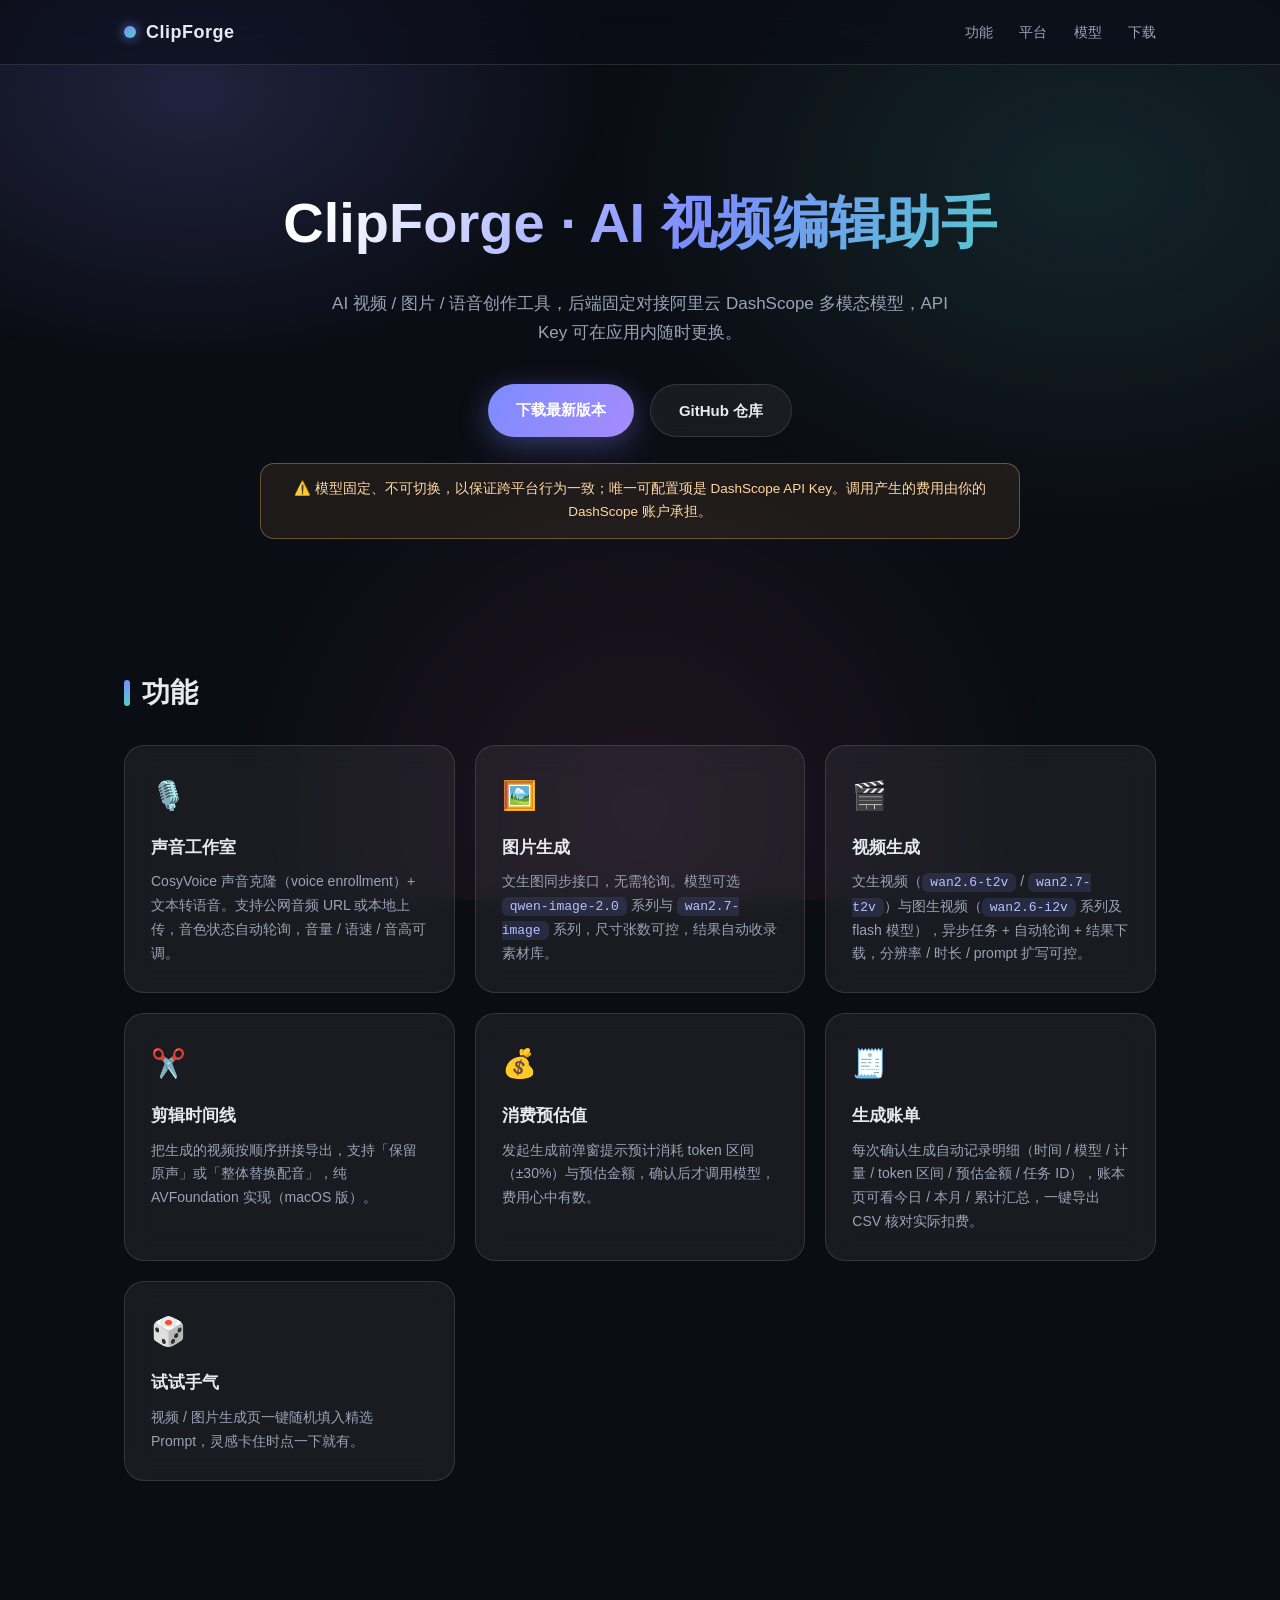
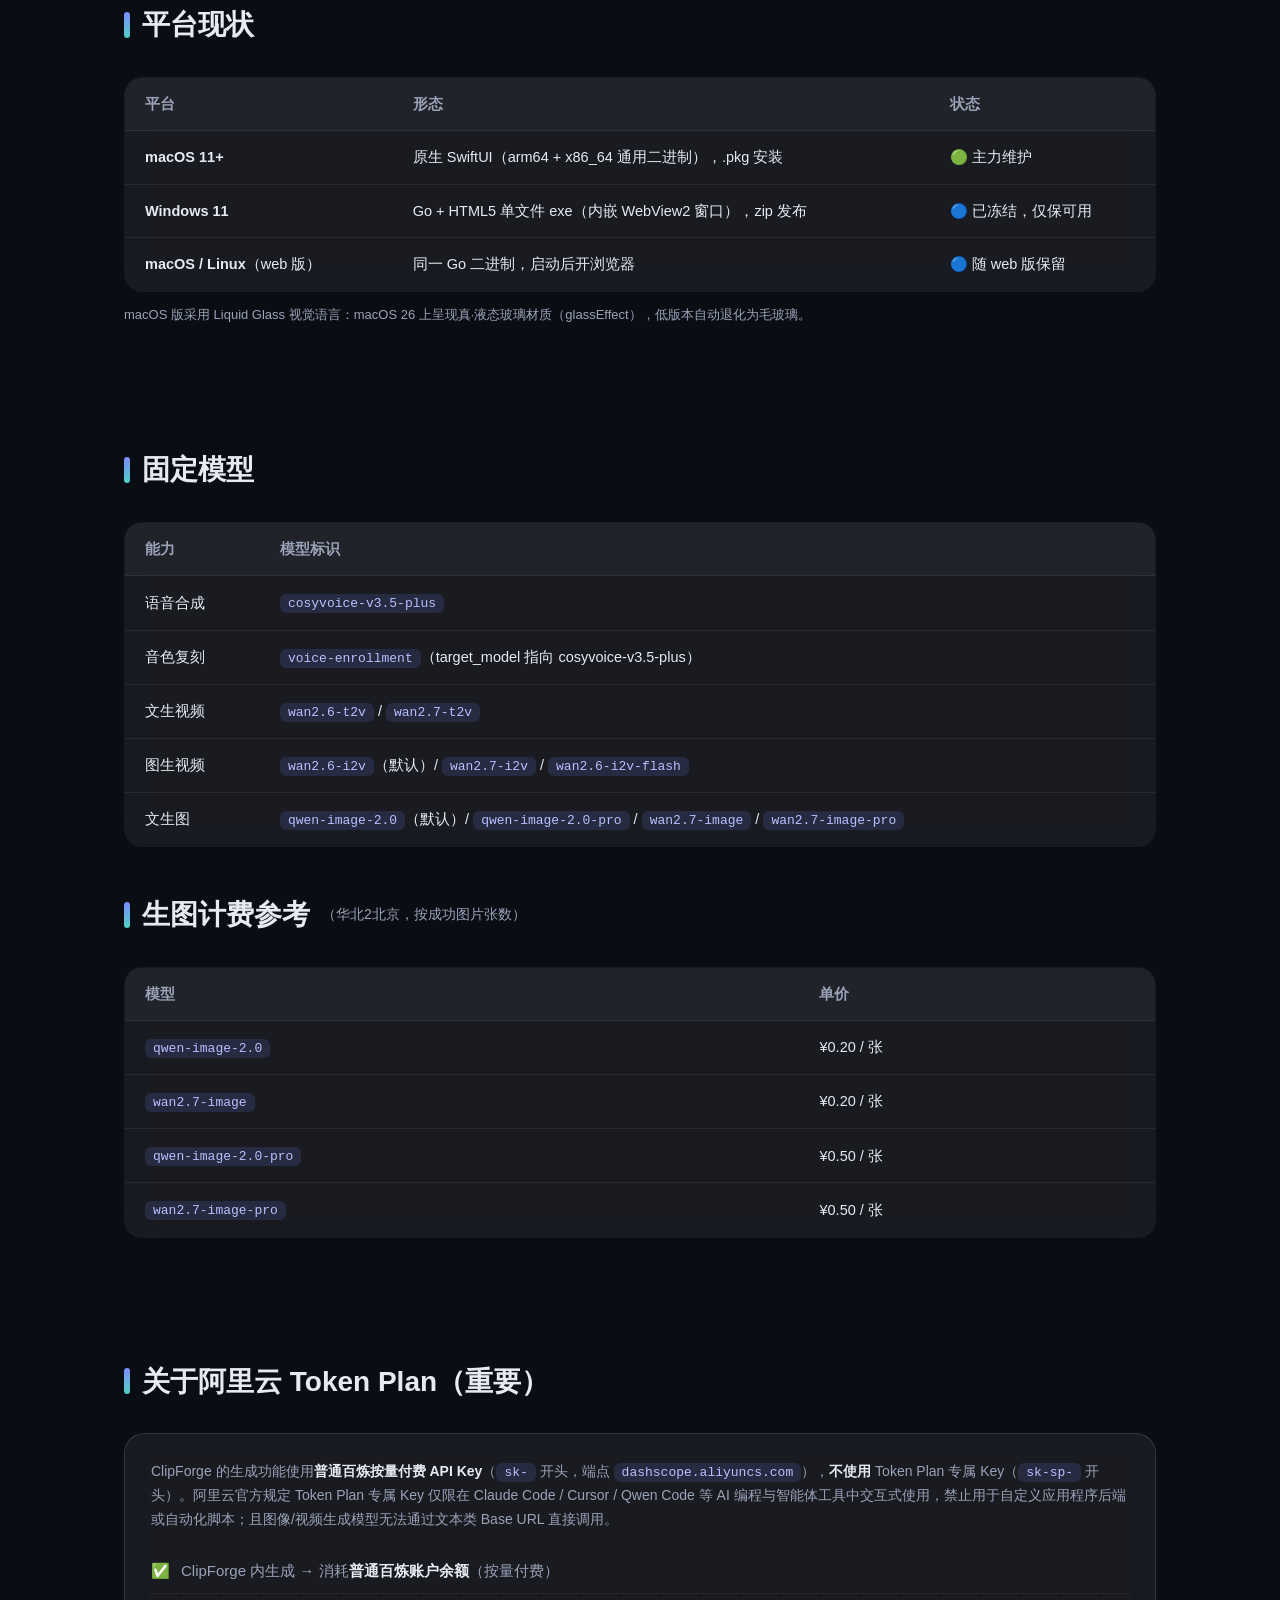
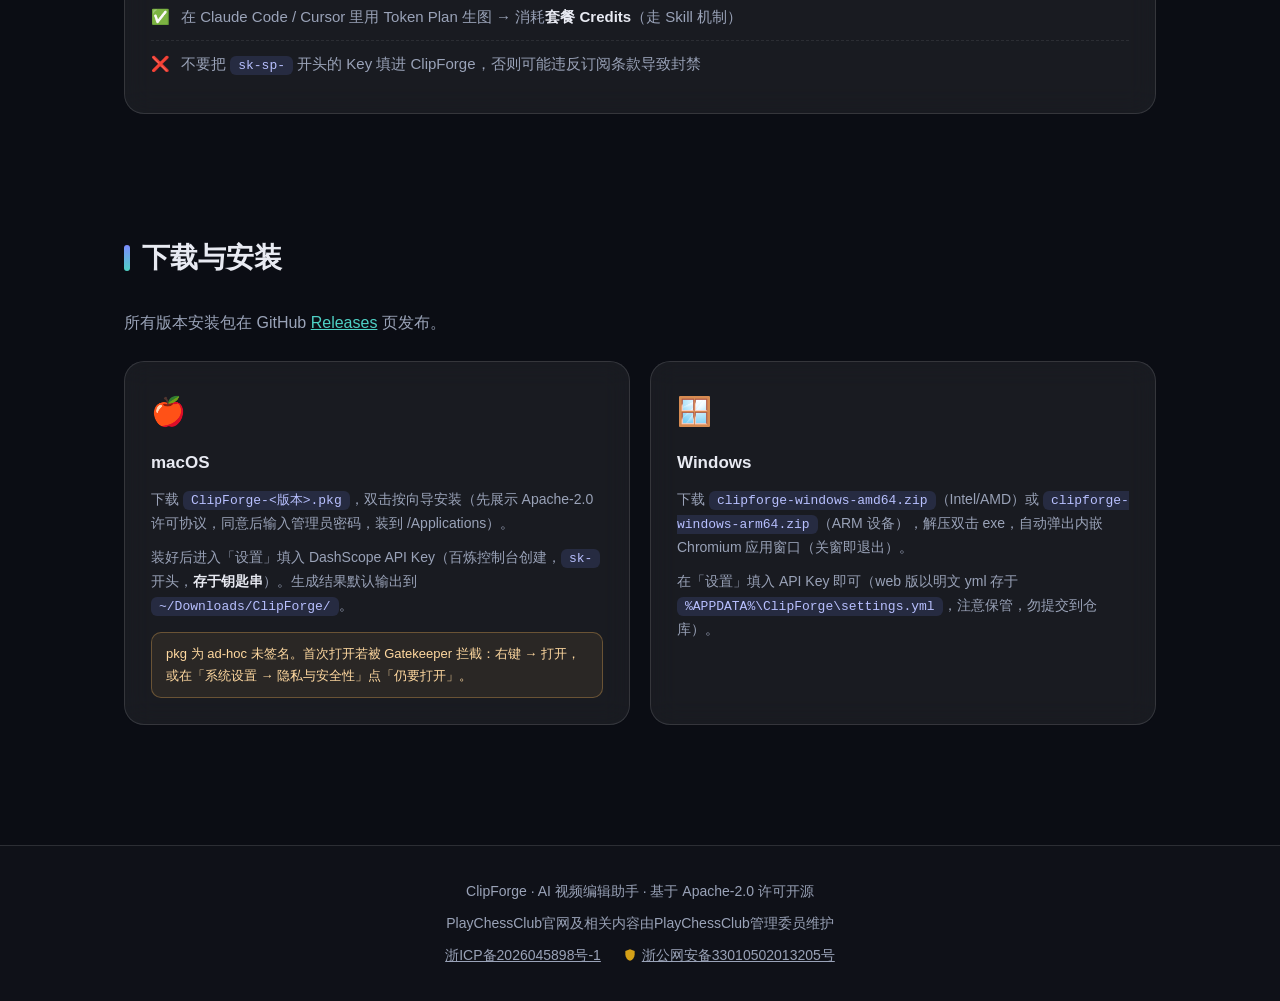
==== index.html @ 10871eb5 "feat(site): 新增项目官网单页 index.html(内容取自README, 页脚挂浙ICP备2026045898号-1+浙公网安备33010502013205号)" ====
<!DOCTYPE html>
<html lang="zh-CN">
<head>
<meta charset="UTF-8">
<meta name="viewport" content="width=device-width, initial-scale=1.0">
<title>ClipForge · AI 视频编辑助手</title>
<meta name="description" content="ClipForge 是一款 AI 视频/图片/语音创作工具，后端对接阿里云 DashScope 多模态模型，支持声音克隆、文生图、文生视频、图生视频与剪辑时间线。">
<style>
  :root {
    --bg: #0b0d14;
    --card: rgba(255, 255, 255, 0.06);
    --card-border: rgba(255, 255, 255, 0.12);
    --text: #e8eaf2;
    --muted: #9aa3b8;
    --accent: #7c8cff;
    --accent2: #4fd1c5;
  }
  * { margin: 0; padding: 0; box-sizing: border-box; }
  html { scroll-behavior: smooth; }
  body {
    font-family: -apple-system, BlinkMacSystemFont, "PingFang SC", "Segoe UI", "Microsoft YaHei", sans-serif;
    background: var(--bg);
    color: var(--text);
    line-height: 1.7;
    min-height: 100vh;
    position: relative;
    overflow-x: hidden;
  }
  .aurora {
    position: fixed;
    inset: 0;
    z-index: -1;
    background:
      radial-gradient(600px 400px at 15% 10%, rgba(124, 140, 255, 0.18), transparent 70%),
      radial-gradient(700px 500px at 85% 20%, rgba(79, 209, 197, 0.12), transparent 70%),
      radial-gradient(600px 600px at 50% 90%, rgba(255, 120, 200, 0.08), transparent 70%);
  }
  .wrap { max-width: 1080px; margin: 0 auto; padding: 0 24px; }

  header {
    position: sticky;
    top: 0;
    z-index: 10;
    backdrop-filter: blur(20px) saturate(1.4);
    -webkit-backdrop-filter: blur(20px) saturate(1.4);
    background: rgba(11, 13, 20, 0.6);
    border-bottom: 1px solid var(--card-border);
  }
  .nav {
    display: flex;
    align-items: center;
    justify-content: space-between;
    height: 64px;
  }
  .logo {
    font-weight: 700;
    font-size: 18px;
    letter-spacing: 0.5px;
    display: flex;
    align-items: center;
    gap: 10px;
  }
  .logo .dot {
    width: 12px; height: 12px; border-radius: 50%;
    background: linear-gradient(135deg, var(--accent), var(--accent2));
    box-shadow: 0 0 12px rgba(124, 140, 255, 0.8);
  }
  nav a {
    color: var(--muted);
    text-decoration: none;
    margin-left: 22px;
    font-size: 14px;
    transition: color 0.2s;
  }
  nav a:hover { color: var(--text); }

  .hero { text-align: center; padding: 110px 0 70px; }
  .hero h1 {
    font-size: clamp(34px, 6vw, 56px);
    font-weight: 800;
    background: linear-gradient(120deg, #fff 20%, var(--accent) 55%, var(--accent2) 90%);
    -webkit-background-clip: text;
    background-clip: text;
    -webkit-text-fill-color: transparent;
  }
  .hero p.sub {
    max-width: 640px;
    margin: 20px auto 0;
    color: var(--muted);
    font-size: 17px;
  }
  .hero .cta { margin-top: 36px; display: flex; gap: 16px; justify-content: center; flex-wrap: wrap; }
  .btn {
    display: inline-block;
    padding: 13px 28px;
    border-radius: 999px;
    text-decoration: none;
    font-weight: 600;
    font-size: 15px;
    transition: transform 0.2s, box-shadow 0.2s;
  }
  .btn-primary {
    background: linear-gradient(120deg, var(--accent), #a78bfa);
    color: #fff;
    box-shadow: 0 8px 30px rgba(124, 140, 255, 0.35);
  }
  .btn-primary:hover { transform: translateY(-2px); box-shadow: 0 12px 40px rgba(124, 140, 255, 0.5); }
  .btn-ghost {
    border: 1px solid var(--card-border);
    color: var(--text);
    background: var(--card);
    backdrop-filter: blur(10px);
  }
  .btn-ghost:hover { transform: translateY(-2px); background: rgba(255,255,255,0.1); }

  .notice {
    margin: 26px auto 0;
    max-width: 760px;
    padding: 14px 20px;
    border-radius: 14px;
    border: 1px solid rgba(255, 190, 90, 0.35);
    background: rgba(255, 190, 90, 0.08);
    color: #ffd9a0;
    font-size: 13.5px;
  }

  section { padding: 60px 0; }
  h2 {
    font-size: 28px;
    font-weight: 700;
    margin-bottom: 28px;
    display: flex;
    align-items: center;
    gap: 12px;
  }
  h2::before {
    content: "";
    width: 6px; height: 26px;
    border-radius: 3px;
    background: linear-gradient(180deg, var(--accent), var(--accent2));
  }

  .grid { display: grid; grid-template-columns: repeat(auto-fit, minmax(300px, 1fr)); gap: 20px; }
  .card {
    background: var(--card);
    border: 1px solid var(--card-border);
    border-radius: 20px;
    padding: 26px;
    backdrop-filter: blur(14px);
    -webkit-backdrop-filter: blur(14px);
    transition: transform 0.25s, border-color 0.25s;
  }
  .card:hover { transform: translateY(-4px); border-color: rgba(124, 140, 255, 0.45); }
  .card .icon { font-size: 28px; margin-bottom: 14px; display: block; }
  .card h3 { font-size: 17px; margin-bottom: 8px; }
  .card p { color: var(--muted); font-size: 14px; }

  table {
    width: 100%;
    border-collapse: collapse;
    background: var(--card);
    border: 1px solid var(--card-border);
    border-radius: 18px;
    overflow: hidden;
    backdrop-filter: blur(14px);
  }
  th, td { padding: 14px 20px; text-align: left; font-size: 14.5px; }
  th { color: var(--muted); font-weight: 600; background: rgba(255,255,255,0.04); }
  td { border-top: 1px solid rgba(255,255,255,0.07); }
  code {
    font-family: "SF Mono", ui-monospace, Menlo, Consolas, monospace;
    background: rgba(124, 140, 255, 0.14);
    color: #b8c0ff;
    padding: 2px 8px;
    border-radius: 6px;
    font-size: 13px;
  }
  .status-green::before { content: "🟢 "; }
  .status-blue::before { content: "🔵 "; }
  .table-note { color: var(--muted); font-size: 13px; margin-top: 12px; }

  .download-box {
    display: grid;
    grid-template-columns: repeat(auto-fit, minmax(300px, 1fr));
    gap: 20px;
  }
  .step { color: var(--muted); font-size: 14px; margin-top: 10px; }
  .warn {
    margin-top: 14px;
    padding: 10px 14px;
    border-radius: 10px;
    background: rgba(255, 190, 90, 0.08);
    border: 1px solid rgba(255, 190, 90, 0.3);
    color: #ffd9a0;
    font-size: 13px;
  }

  ul.plain { list-style: none; }
  ul.plain li {
    padding: 10px 0 10px 30px;
    position: relative;
    color: var(--muted);
    border-bottom: 1px dashed rgba(255,255,255,0.08);
    font-size: 15px;
  }
  ul.plain li:last-child { border-bottom: none; }
  ul.plain li::before { content: "✅"; position: absolute; left: 0; }
  ul.plain li.no::before { content: "❌"; }
  ul.plain li strong { color: var(--text); }

  footer {
    margin-top: 60px;
    border-top: 1px solid var(--card-border);
    padding: 34px 0 40px;
    text-align: center;
    color: var(--muted);
    font-size: 14px;
    background: rgba(255,255,255,0.02);
  }
  footer .beian { margin-top: 8px; }
  footer a { color: var(--muted); }
</style>
</head>
<body>
<div class="aurora"></div>

<header>
  <div class="wrap nav">
    <div class="logo"><span class="dot"></span>ClipForge</div>
    <nav>
      <a href="#features">功能</a>
      <a href="#platforms">平台</a>
      <a href="#models">模型</a>
      <a href="#download">下载</a>
    </nav>
  </div>
</header>

<div class="wrap">

  <div class="hero">
    <h1>ClipForge · AI 视频编辑助手</h1>
    <p class="sub">AI 视频 / 图片 / 语音创作工具，后端固定对接阿里云 DashScope 多模态模型，API Key 可在应用内随时更换。</p>
    <div class="cta">
      <a class="btn btn-primary" href="https://github.com/PlayChessClub/videogenerator/releases" target="_blank" rel="noopener">下载最新版本</a>
      <a class="btn btn-ghost" href="https://github.com/PlayChessClub/videogenerator" target="_blank" rel="noopener">GitHub 仓库</a>
    </div>
    <div class="notice">⚠️ 模型固定、不可切换，以保证跨平台行为一致；唯一可配置项是 DashScope API Key。调用产生的费用由你的 DashScope 账户承担。</div>
  </div>

  <section id="features">
    <h2>功能</h2>
    <div class="grid">
      <div class="card">
        <span class="icon">🎙️</span>
        <h3>声音工作室</h3>
        <p>CosyVoice 声音克隆（voice enrollment）+ 文本转语音。支持公网音频 URL 或本地上传，音色状态自动轮询，音量 / 语速 / 音高可调。</p>
      </div>
      <div class="card">
        <span class="icon">🖼️</span>
        <h3>图片生成</h3>
        <p>文生图同步接口，无需轮询。模型可选 <code>qwen-image-2.0</code> 系列与 <code>wan2.7-image</code> 系列，尺寸张数可控，结果自动收录素材库。</p>
      </div>
      <div class="card">
        <span class="icon">🎬</span>
        <h3>视频生成</h3>
        <p>文生视频（<code>wan2.6-t2v</code> / <code>wan2.7-t2v</code>）与图生视频（<code>wan2.6-i2v</code> 系列及 flash 模型），异步任务 + 自动轮询 + 结果下载，分辨率 / 时长 / prompt 扩写可控。</p>
      </div>
      <div class="card">
        <span class="icon">✂️</span>
        <h3>剪辑时间线</h3>
        <p>把生成的视频按顺序拼接导出，支持「保留原声」或「整体替换配音」，纯 AVFoundation 实现（macOS 版）。</p>
      </div>
      <div class="card">
        <span class="icon">💰</span>
        <h3>消费预估值</h3>
        <p>发起生成前弹窗提示预计消耗 token 区间（±30%）与预估金额，确认后才调用模型，费用心中有数。</p>
      </div>
      <div class="card">
        <span class="icon">🧾</span>
        <h3>生成账单</h3>
        <p>每次确认生成自动记录明细（时间 / 模型 / 计量 / token 区间 / 预估金额 / 任务 ID），账本页可看今日 / 本月 / 累计汇总，一键导出 CSV 核对实际扣费。</p>
      </div>
      <div class="card">
        <span class="icon">🎲</span>
        <h3>试试手气</h3>
        <p>视频 / 图片生成页一键随机填入精选 Prompt，灵感卡住时点一下就有。</p>
      </div>
    </div>
  </section>

  <section id="platforms">
    <h2>平台现状</h2>
    <table>
      <thead>
        <tr><th>平台</th><th>形态</th><th>状态</th></tr>
      </thead>
      <tbody>
        <tr>
          <td><strong>macOS 11+</strong></td>
          <td>原生 SwiftUI（arm64 + x86_64 通用二进制），.pkg 安装</td>
          <td class="status-green">主力维护</td>
        </tr>
        <tr>
          <td><strong>Windows 11</strong></td>
          <td>Go + HTML5 单文件 exe（内嵌 WebView2 窗口），zip 发布</td>
          <td class="status-blue">已冻结，仅保可用</td>
        </tr>
        <tr>
          <td><strong>macOS / Linux</strong>（web 版）</td>
          <td>同一 Go 二进制，启动后开浏览器</td>
          <td class="status-blue">随 web 版保留</td>
        </tr>
      </tbody>
    </table>
    <p class="table-note">macOS 版采用 Liquid Glass 视觉语言：macOS 26 上呈现真·液态玻璃材质（glassEffect），低版本自动退化为毛玻璃。</p>
  </section>

  <section id="models">
    <h2>固定模型</h2>
    <table>
      <thead>
        <tr><th>能力</th><th>模型标识</th></tr>
      </thead>
      <tbody>
        <tr><td>语音合成</td><td><code>cosyvoice-v3.5-plus</code></td></tr>
        <tr><td>音色复刻</td><td><code>voice-enrollment</code>（target_model 指向 cosyvoice-v3.5-plus）</td></tr>
        <tr><td>文生视频</td><td><code>wan2.6-t2v</code> / <code>wan2.7-t2v</code></td></tr>
        <tr><td>图生视频</td><td><code>wan2.6-i2v</code>（默认）/ <code>wan2.7-i2v</code> / <code>wan2.6-i2v-flash</code></td></tr>
        <tr><td>文生图</td><td><code>qwen-image-2.0</code>（默认）/ <code>qwen-image-2.0-pro</code> / <code>wan2.7-image</code> / <code>wan2.7-image-pro</code></td></tr>
      </tbody>
    </table>

    <h2 style="margin-top:44px">生图计费参考<span style="font-size:14px;color:var(--muted);font-weight:400">（华北2北京，按成功图片张数）</span></h2>
    <table>
      <thead>
        <tr><th>模型</th><th>单价</th></tr>
      </thead>
      <tbody>
        <tr><td><code>qwen-image-2.0</code></td><td>¥0.20 / 张</td></tr>
        <tr><td><code>wan2.7-image</code></td><td>¥0.20 / 张</td></tr>
        <tr><td><code>qwen-image-2.0-pro</code></td><td>¥0.50 / 张</td></tr>
        <tr><td><code>wan2.7-image-pro</code></td><td>¥0.50 / 张</td></tr>
      </tbody>
    </table>
  </section>

  <section id="tokenplan">
    <h2>关于阿里云 Token Plan（重要）</h2>
    <div class="card">
      <p>ClipForge 的生成功能使用<strong style="color:var(--text)">普通百炼按量付费 API Key</strong>（<code>sk-</code> 开头，端点 <code>dashscope.aliyuncs.com</code>），<strong style="color:var(--text)">不使用</strong> Token Plan 专属 Key（<code>sk-sp-</code> 开头）。阿里云官方规定 Token Plan 专属 Key 仅限在 Claude Code / Cursor / Qwen Code 等 AI 编程与智能体工具中交互式使用，禁止用于自定义应用程序后端或自动化脚本；且图像/视频生成模型无法通过文本类 Base URL 直接调用。</p>
      <ul class="plain" style="margin-top:16px">
        <li>ClipForge 内生成 → 消耗<strong>普通百炼账户余额</strong>（按量付费）</li>
        <li>在 Claude Code / Cursor 里用 Token Plan 生图 → 消耗<strong>套餐 Credits</strong>（走 Skill 机制）</li>
        <li class="no">不要把 <code>sk-sp-</code> 开头的 Key 填进 ClipForge，否则可能违反订阅条款导致封禁</li>
      </ul>
    </div>
  </section>

  <section id="download">
    <h2>下载与安装</h2>
    <p style="color:var(--muted);margin-bottom:24px">所有版本安装包在 GitHub <a href="https://github.com/PlayChessClub/videogenerator/releases" target="_blank" rel="noopener" style="color:var(--accent2)">Releases</a> 页发布。</p>
    <div class="download-box">
      <div class="card">
        <span class="icon">🍎</span>
        <h3>macOS</h3>
        <p class="step">下载 <code>ClipForge-&lt;版本&gt;.pkg</code>，双击按向导安装（先展示 Apache-2.0 许可协议，同意后输入管理员密码，装到 /Applications）。</p>
        <p class="step">装好后进入「设置」填入 DashScope API Key（百炼控制台创建，<code>sk-</code> 开头，<strong style="color:var(--text)">存于钥匙串</strong>）。生成结果默认输出到 <code>~/Downloads/ClipForge/</code>。</p>
        <div class="warn">pkg 为 ad-hoc 未签名。首次打开若被 Gatekeeper 拦截：右键 → 打开，或在「系统设置 → 隐私与安全性」点「仍要打开」。</div>
      </div>
      <div class="card">
        <span class="icon">🪟</span>
        <h3>Windows</h3>
        <p class="step">下载 <code>clipforge-windows-amd64.zip</code>（Intel/AMD）或 <code>clipforge-windows-arm64.zip</code>（ARM 设备），解压双击 exe，自动弹出内嵌 Chromium 应用窗口（关窗即退出）。</p>
        <p class="step">在「设置」填入 API Key 即可（web 版以明文 yml 存于 <code>%APPDATA%\ClipForge\settings.yml</code>，注意保管，勿提交到仓库）。</p>
      </div>
    </div>
  </section>

</div>

<footer>
  <div class="wrap">
    <div>ClipForge · AI 视频编辑助手 · 基于 Apache-2.0 许可开源</div>
    <div class="beian">PlayChessClub官网及相关内容由PlayChessClub管理委员维护</div>
    <div class="beian">
      <a href="https://beian.miit.gov.cn/" target="_blank" rel="noopener">浙ICP备2026045898号-1</a>
      <a href="https://beian.mps.gov.cn/#/query/webSearch?code=33010502013205" target="_blank" rel="noopener" style="margin-left:18px">
        <svg width="14" height="14" viewBox="0 0 24 24" fill="none" style="vertical-align:-2px;margin-right:5px" aria-hidden="true"><path d="M12 2L4 5v6c0 5 3.4 9.4 8 11 4.6-1.6 8-6 8-11V5l-8-3z" fill="#d4a017"/></svg>浙公网安备33010502013205号
      </a>
    </div>
  </div>
</footer>

</body>
</html>
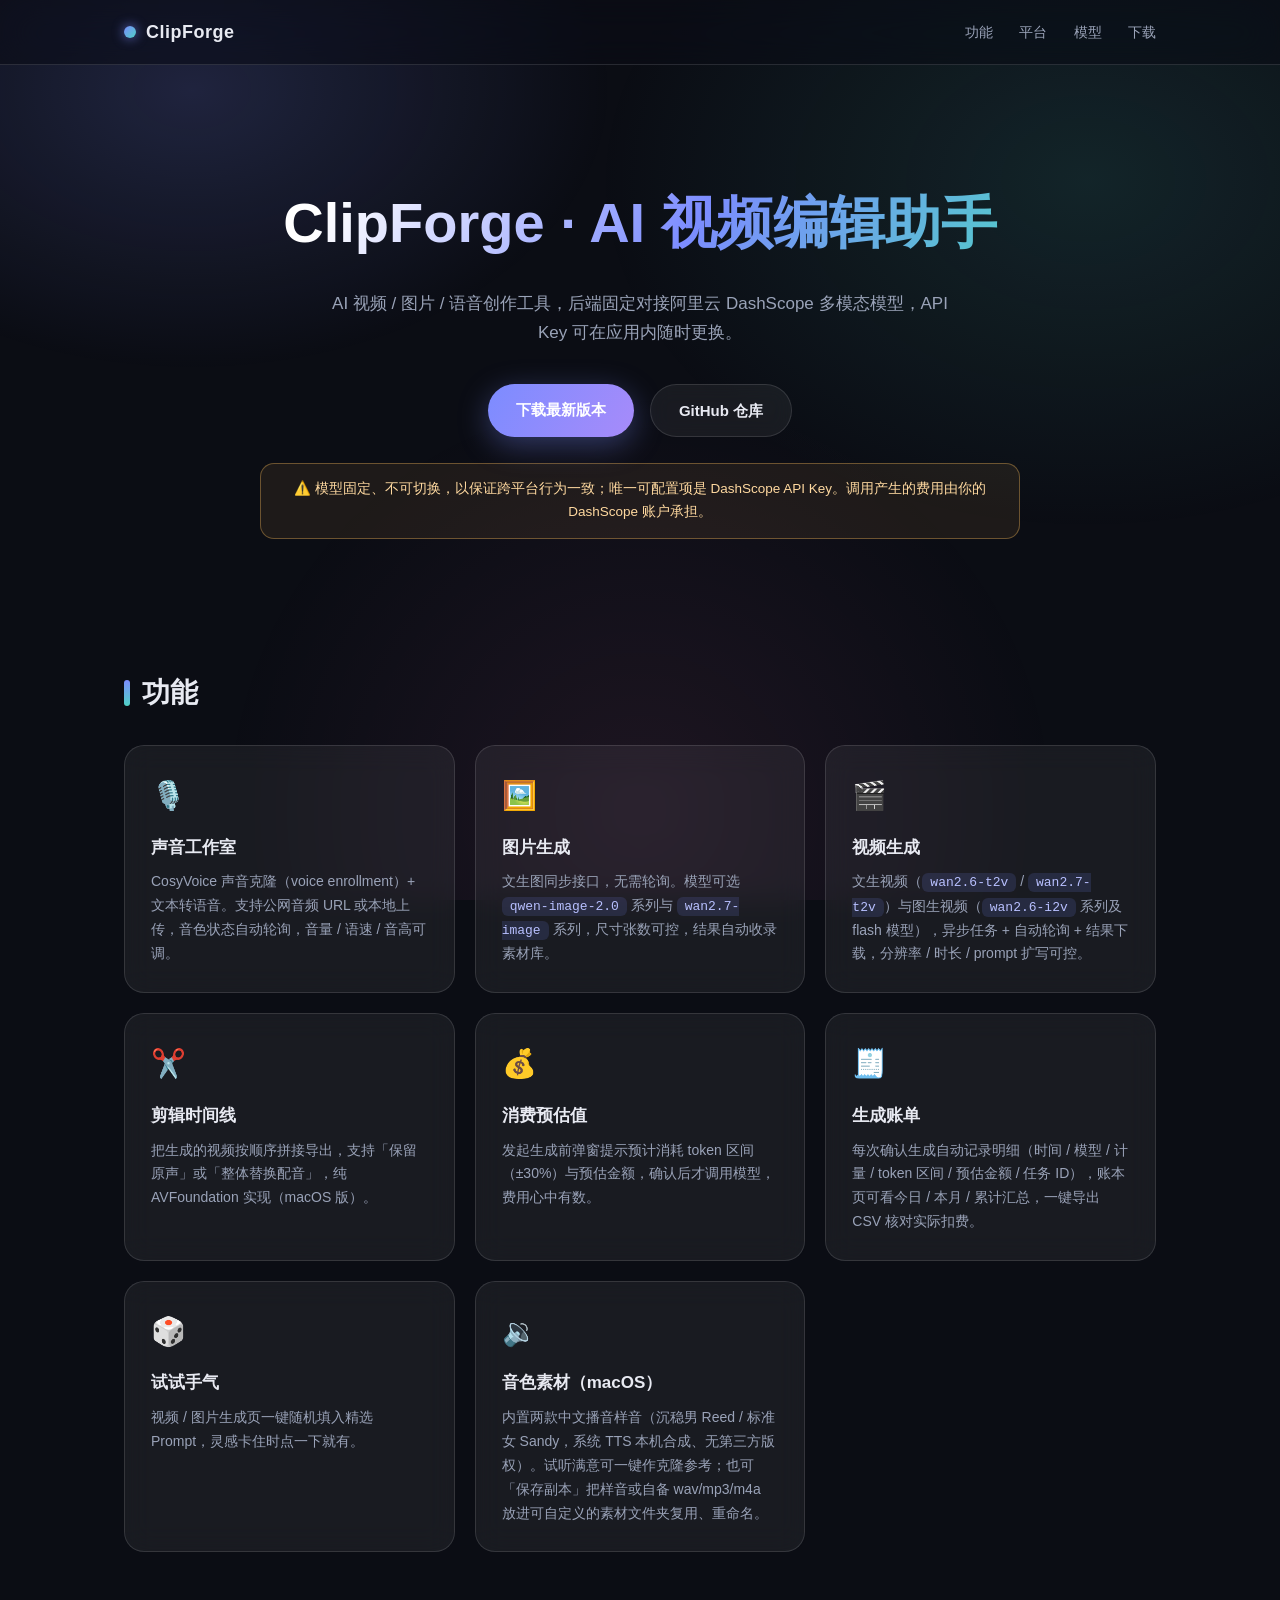
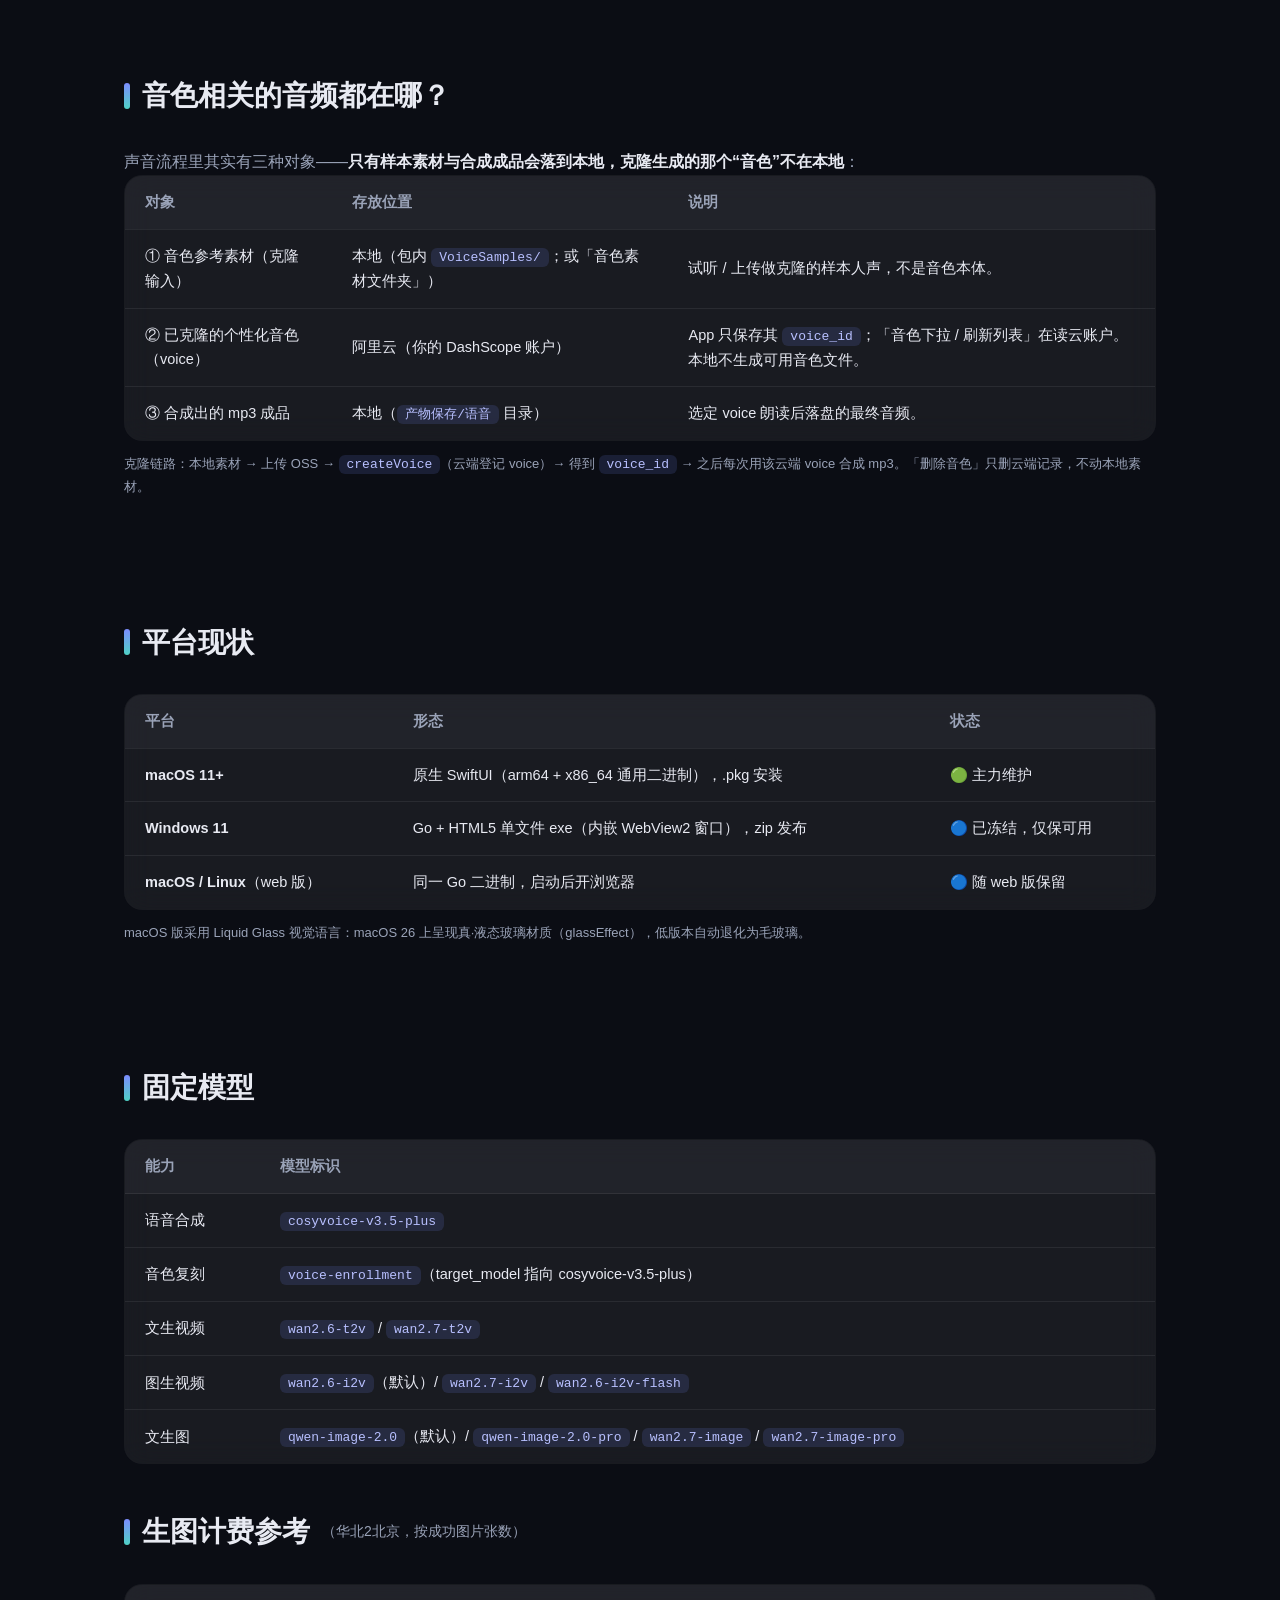
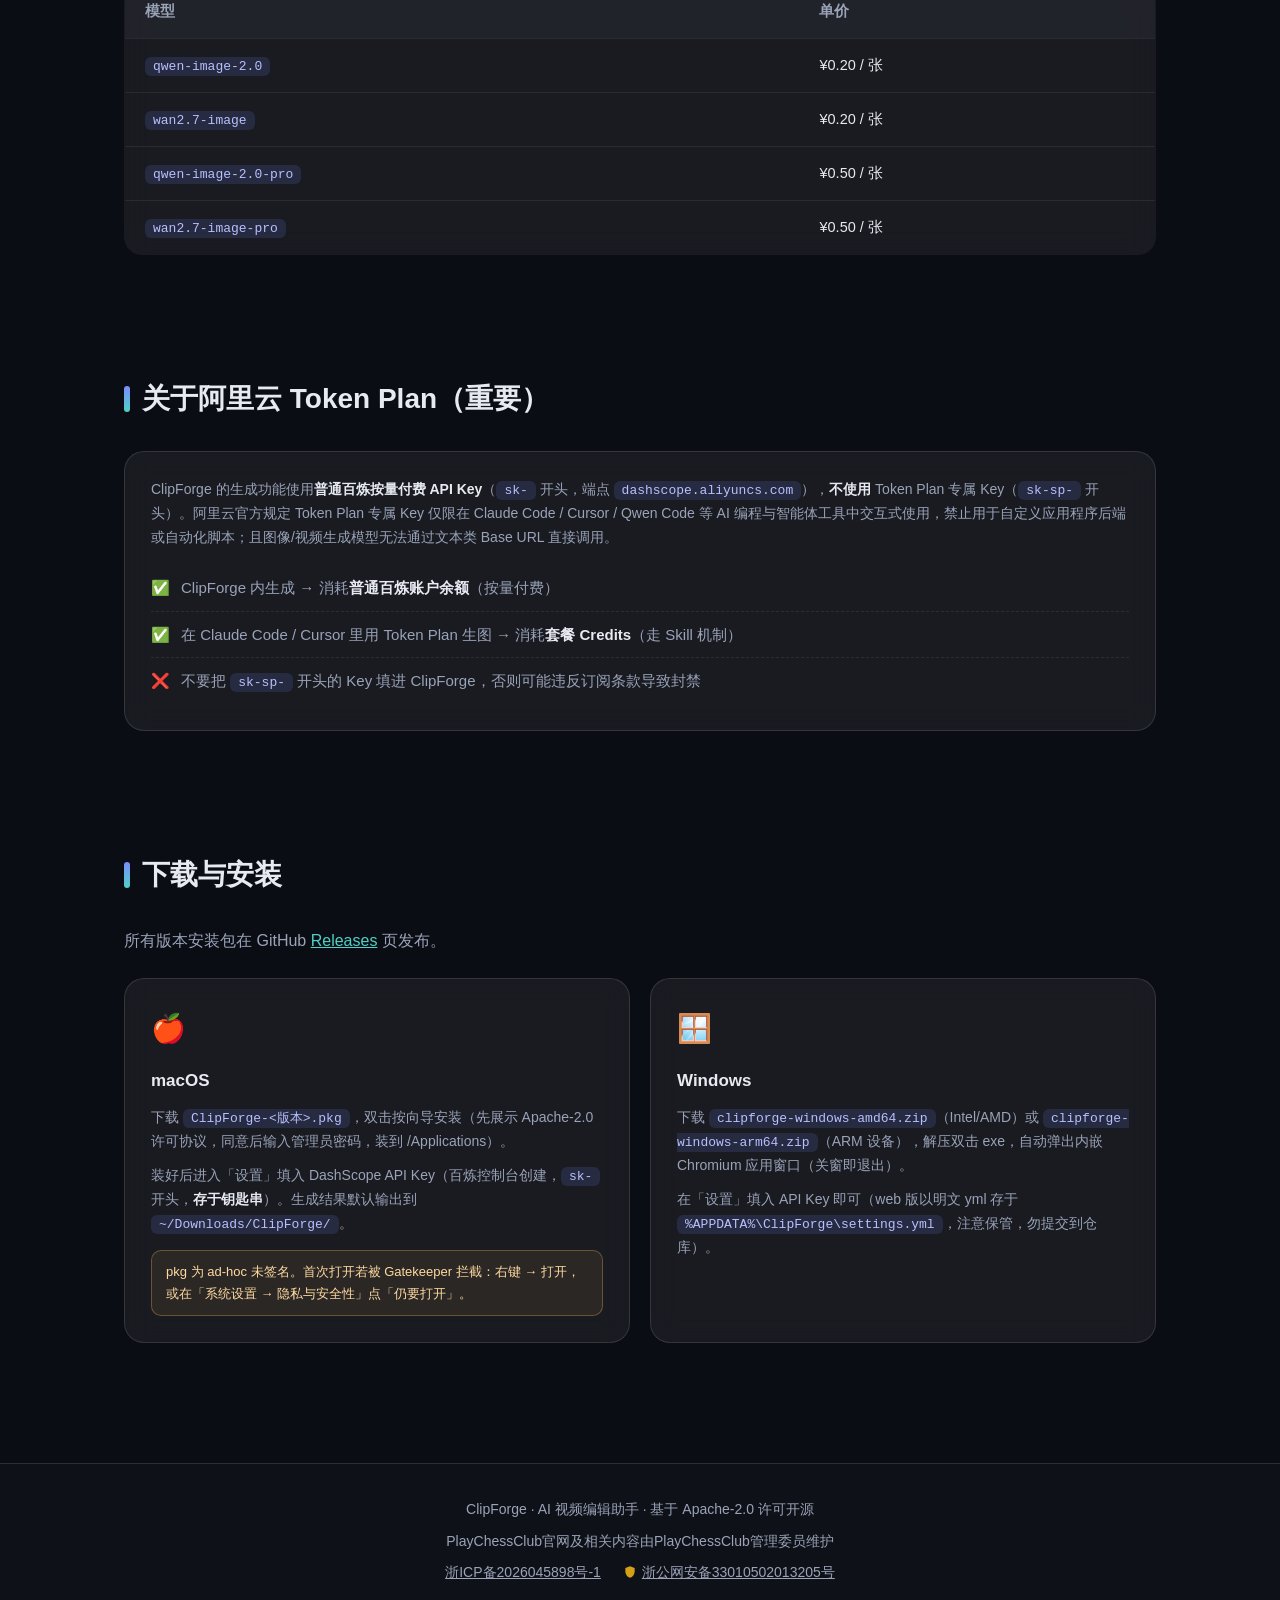
==== commit 52c45cee: "docs: 官网与 VoiceSamples/SOURCES 同步‘三种音频在哪(样本/云端voice/合成mp3)’说明" ====
--- a/index.html
+++ b/index.html
@@ -286,7 +286,24 @@
         <h3>试试手气</h3>
         <p>视频 / 图片生成页一键随机填入精选 Prompt，灵感卡住时点一下就有。</p>
       </div>
+      <div class="card">
+        <span class="icon">🔉</span>
+        <h3>音色素材（macOS）</h3>
+        <p>内置两款中文播音样音（沉稳男 Reed / 标准女 Sandy，系统 TTS 本机合成、无第三方版权）。试听满意可一键作克隆参考；也可「保存副本」把样音或自备 wav/mp3/m4a 放进可自定义的素材文件夹复用、重命名。</p>
+      </div>
     </div>
+  </section>
+
+  <section id="voicewhere">
+    <h2>音色相关的音频都在哪？</h2>
+    <p style="color:var(--muted)">声音流程里其实有三种对象——<b style="color:var(--text)">只有样本素材与合成成品会落到本地，克隆生成的那个“音色”不在本地</b>：</p>
+    <table>
+      <tr><th>对象</th><th>存放位置</th><th>说明</th></tr>
+      <tr><td>① 音色参考素材（克隆输入）</td><td>本地（包内 <code>VoiceSamples/</code>；或「音色素材文件夹」）</td><td>试听 / 上传做克隆的样本人声，不是音色本体。</td></tr>
+      <tr><td>② 已克隆的个性化音色（voice）</td><td>阿里云（你的 DashScope 账户）</td><td>App 只保存其 <code>voice_id</code>；「音色下拉 / 刷新列表」在读云账户。本地不生成可用音色文件。</td></tr>
+      <tr><td>③ 合成出的 mp3 成品</td><td>本地（<code>产物保存/语音</code> 目录）</td><td>选定 voice 朗读后落盘的最终音频。</td></tr>
+    </table>
+    <p class="table-note">克隆链路：本地素材 → 上传 OSS → <code>createVoice</code>（云端登记 voice）→ 得到 <code>voice_id</code> → 之后每次用该云端 voice 合成 mp3。「删除音色」只删云端记录，不动本地素材。</p>
   </section>
 
   <section id="platforms">
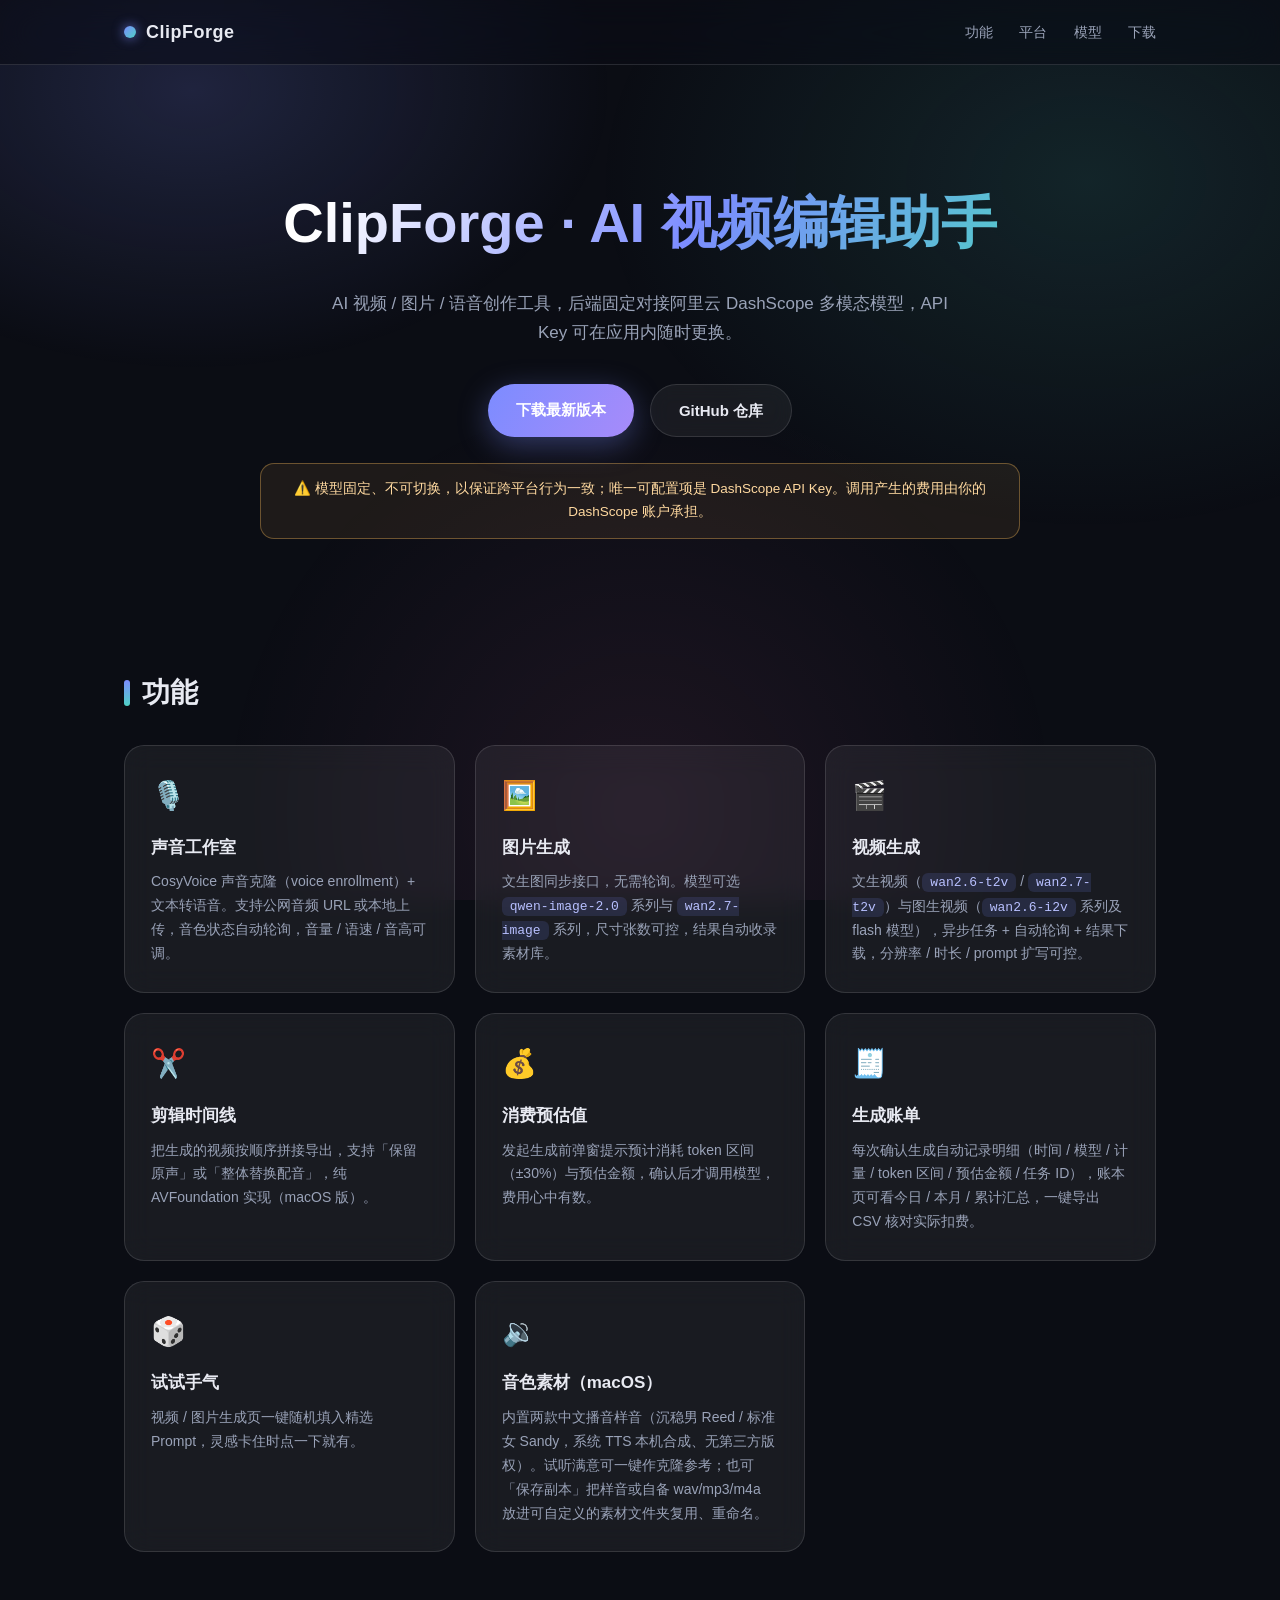
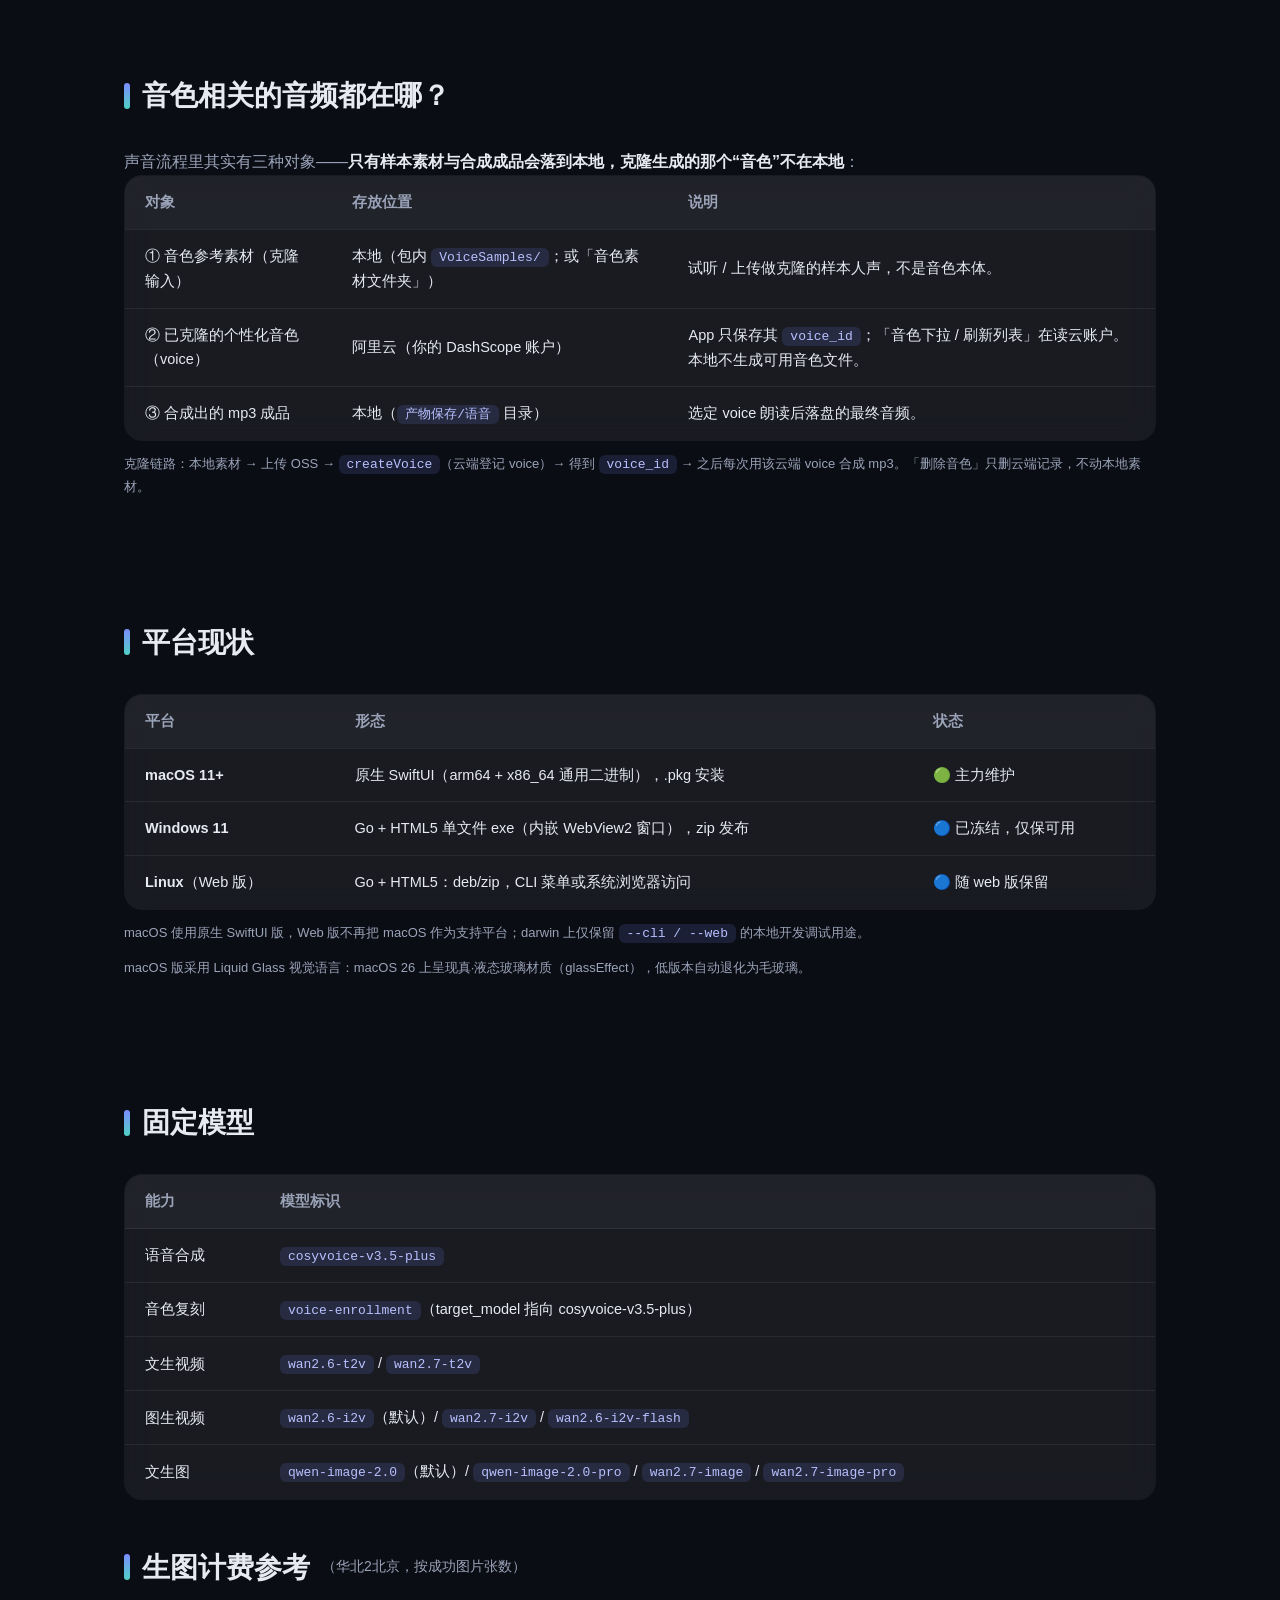
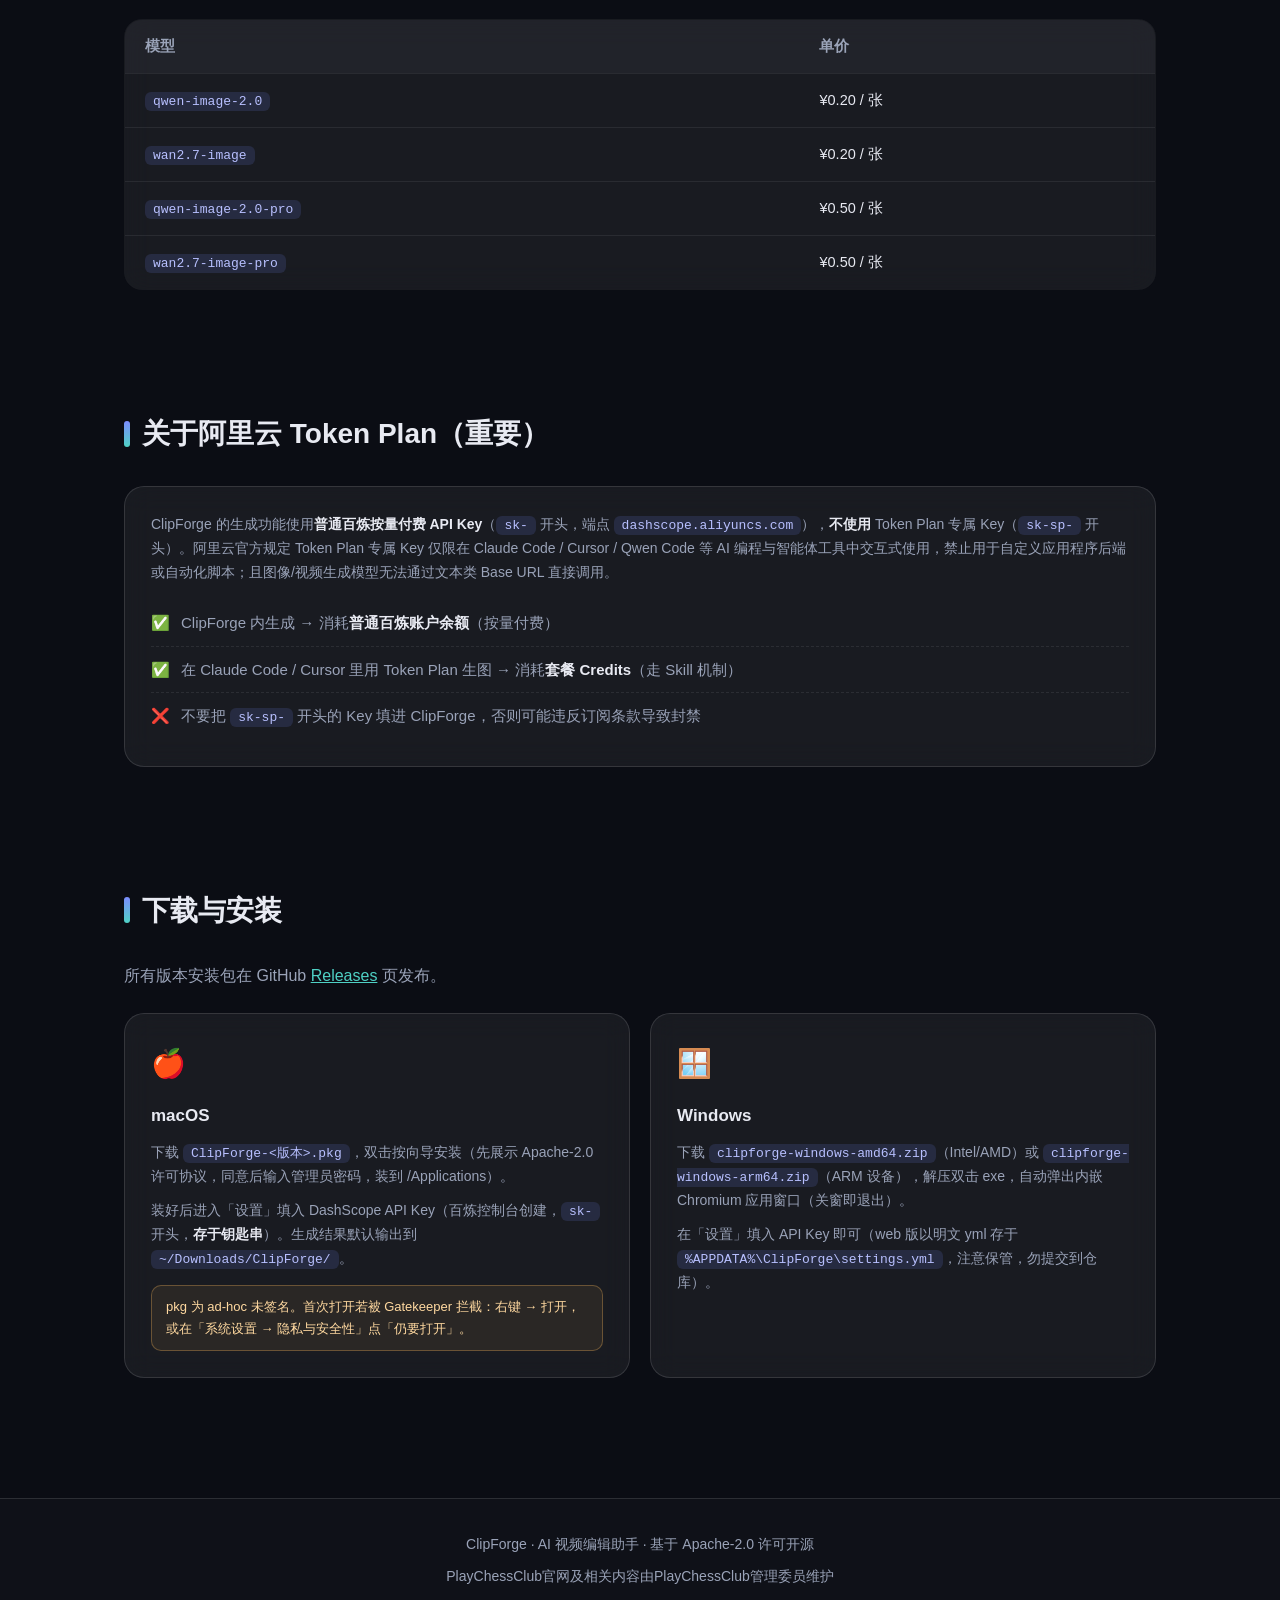
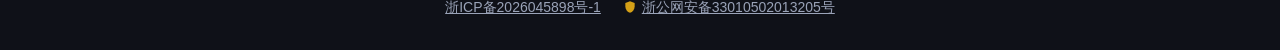
==== commit 08e08eb1: "docs: Web 版不再把 macOS 列为支持平台(darwin 仅保留本地调试)" ====
--- a/index.html
+++ b/index.html
@@ -324,12 +324,13 @@
           <td class="status-blue">已冻结，仅保可用</td>
         </tr>
         <tr>
-          <td><strong>macOS / Linux</strong>（web 版）</td>
-          <td>同一 Go 二进制，启动后开浏览器</td>
+          <td><strong>Linux</strong>（Web 版）</td>
+          <td>Go + HTML5：deb/zip，CLI 菜单或系统浏览器访问</td>
           <td class="status-blue">随 web 版保留</td>
         </tr>
       </tbody>
     </table>
+    <p class="table-note">macOS 使用原生 SwiftUI 版，Web 版不再把 macOS 作为支持平台；darwin 上仅保留 <code>--cli / --web</code> 的本地开发调试用途。</p>
     <p class="table-note">macOS 版采用 Liquid Glass 视觉语言：macOS 26 上呈现真·液态玻璃材质（glassEffect），低版本自动退化为毛玻璃。</p>
   </section>
 
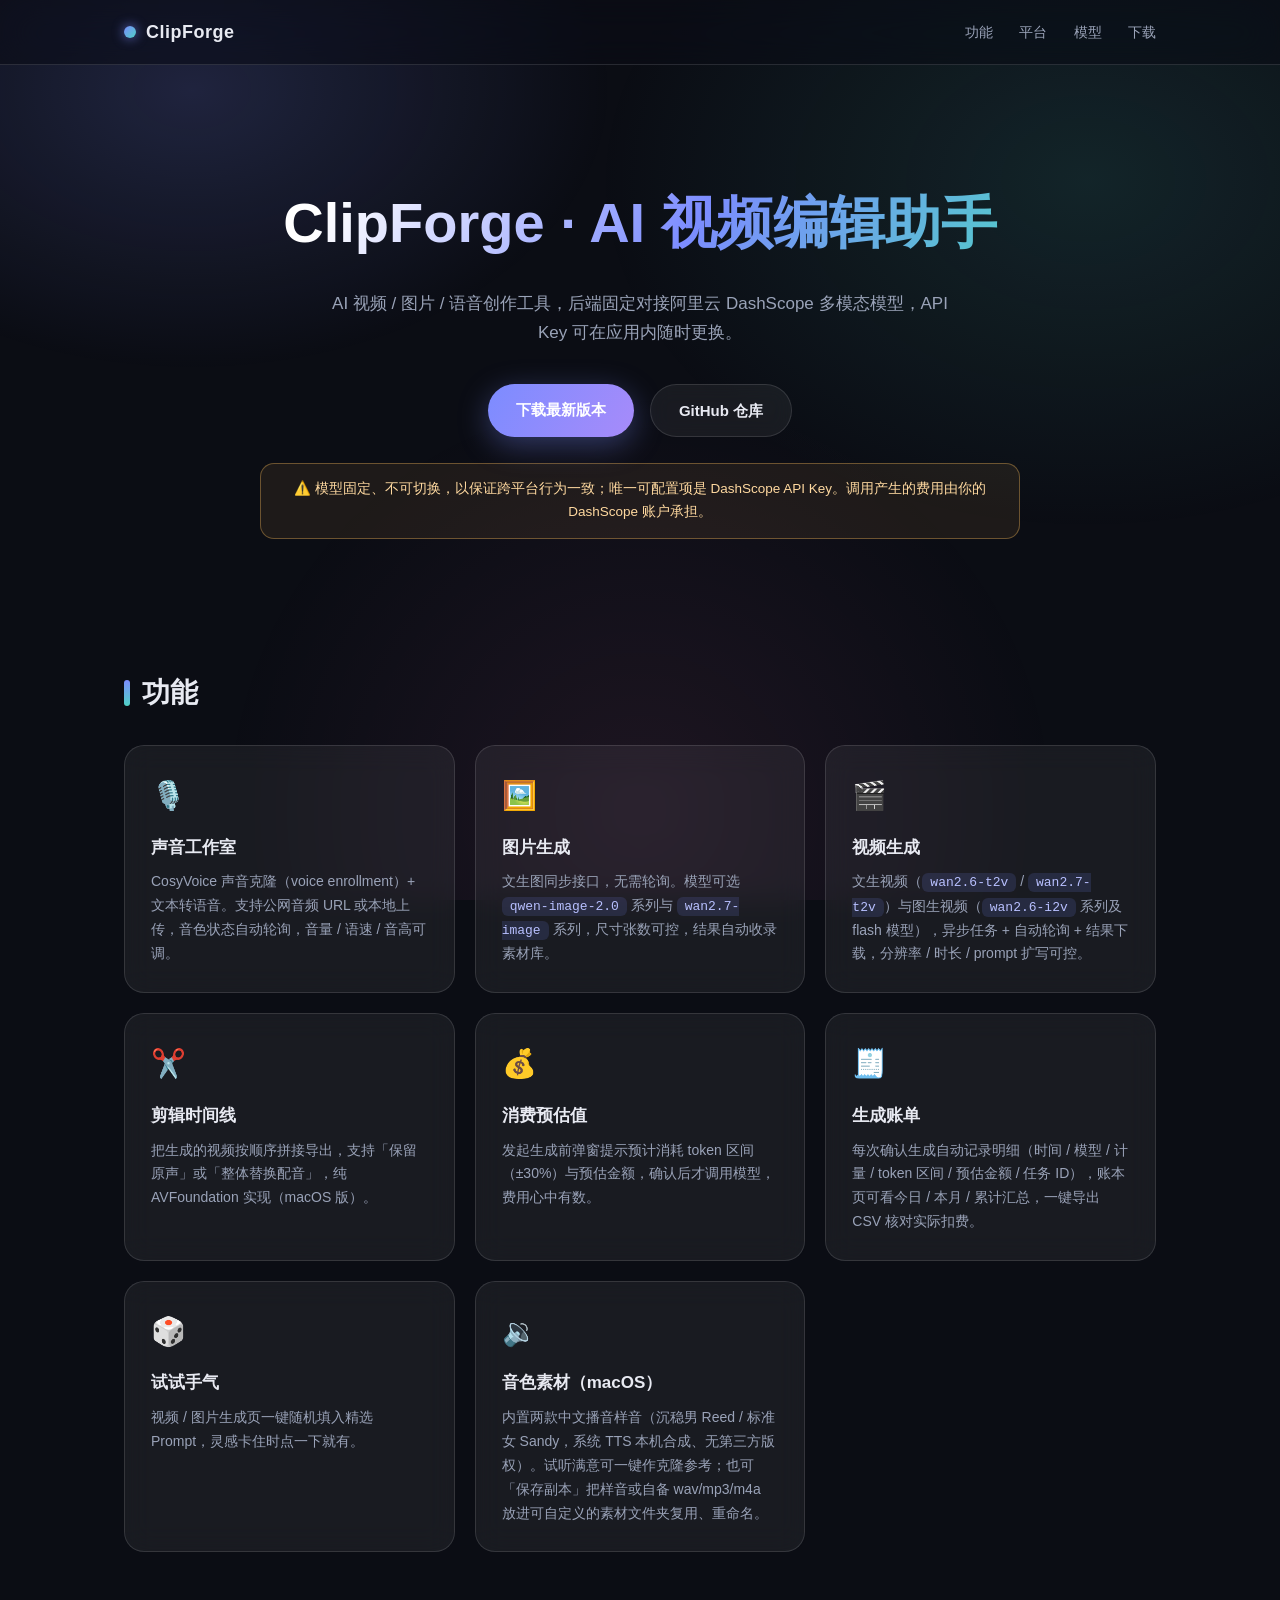
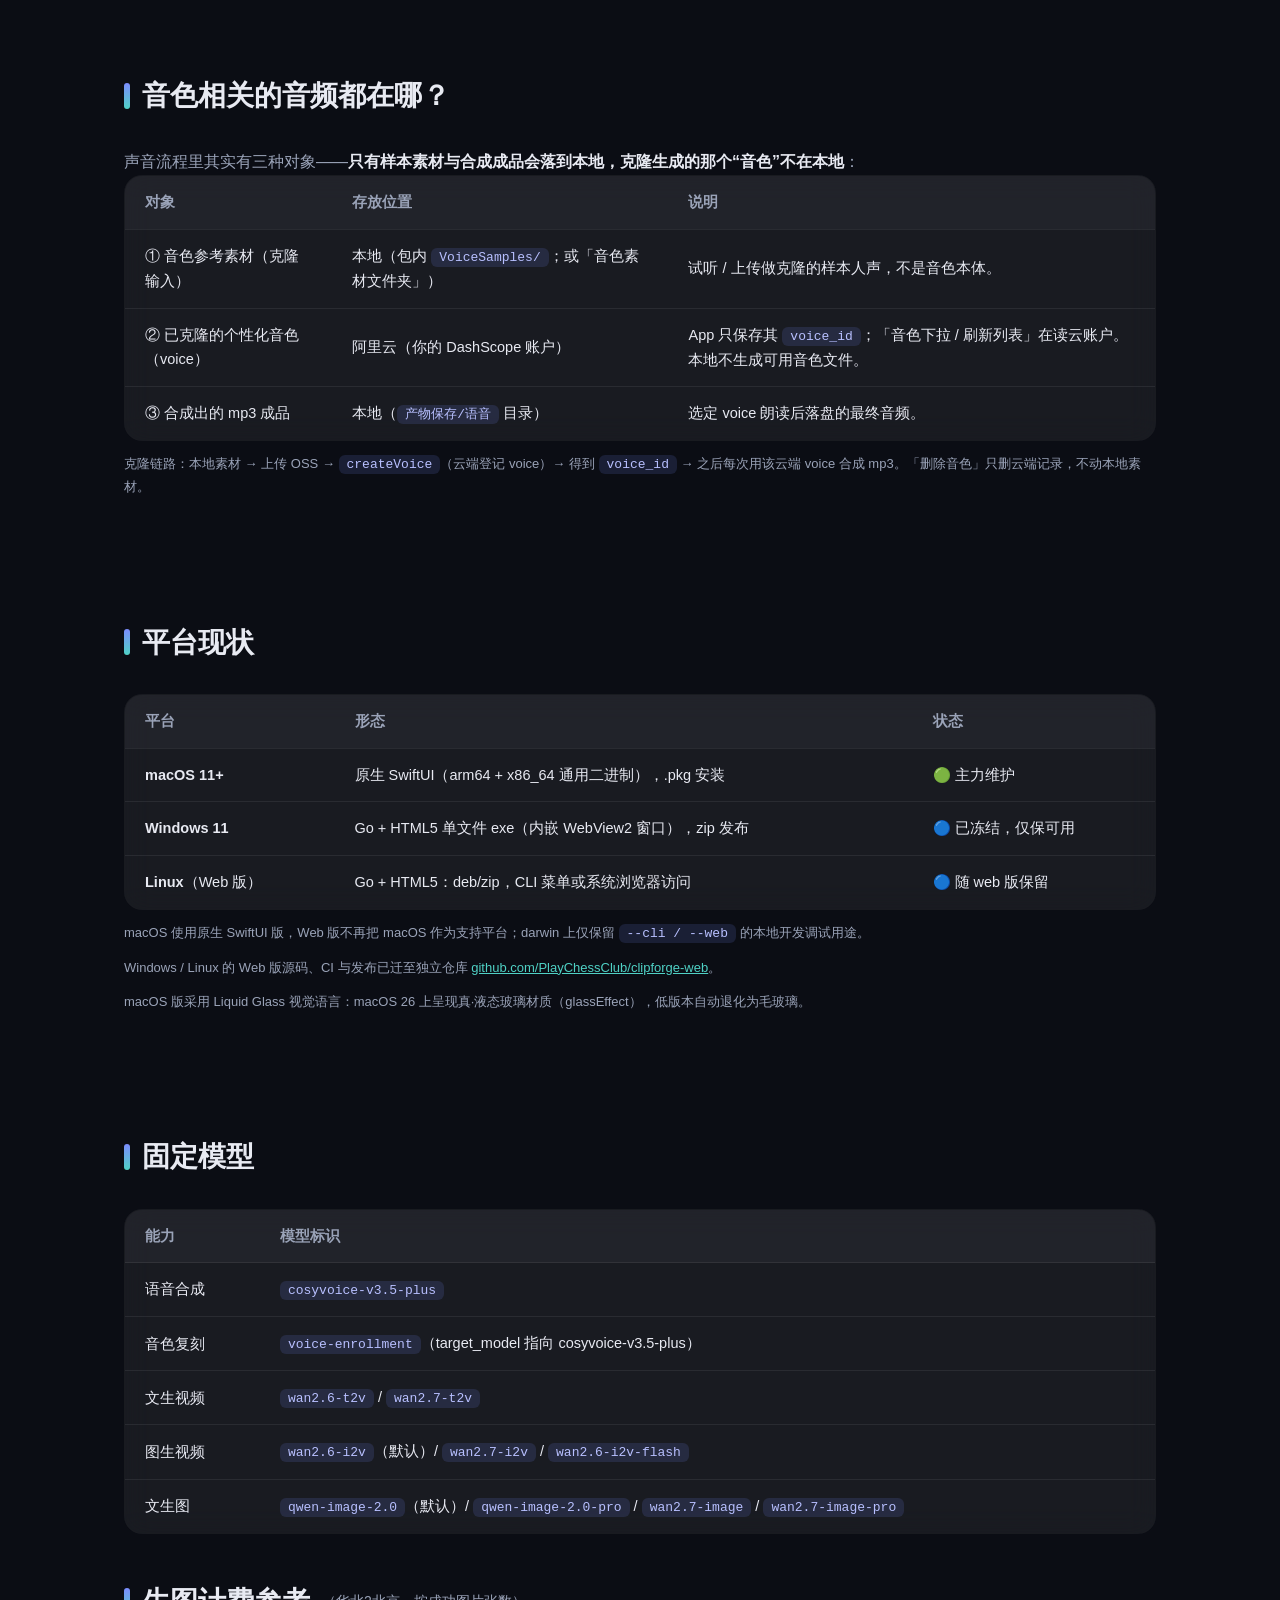
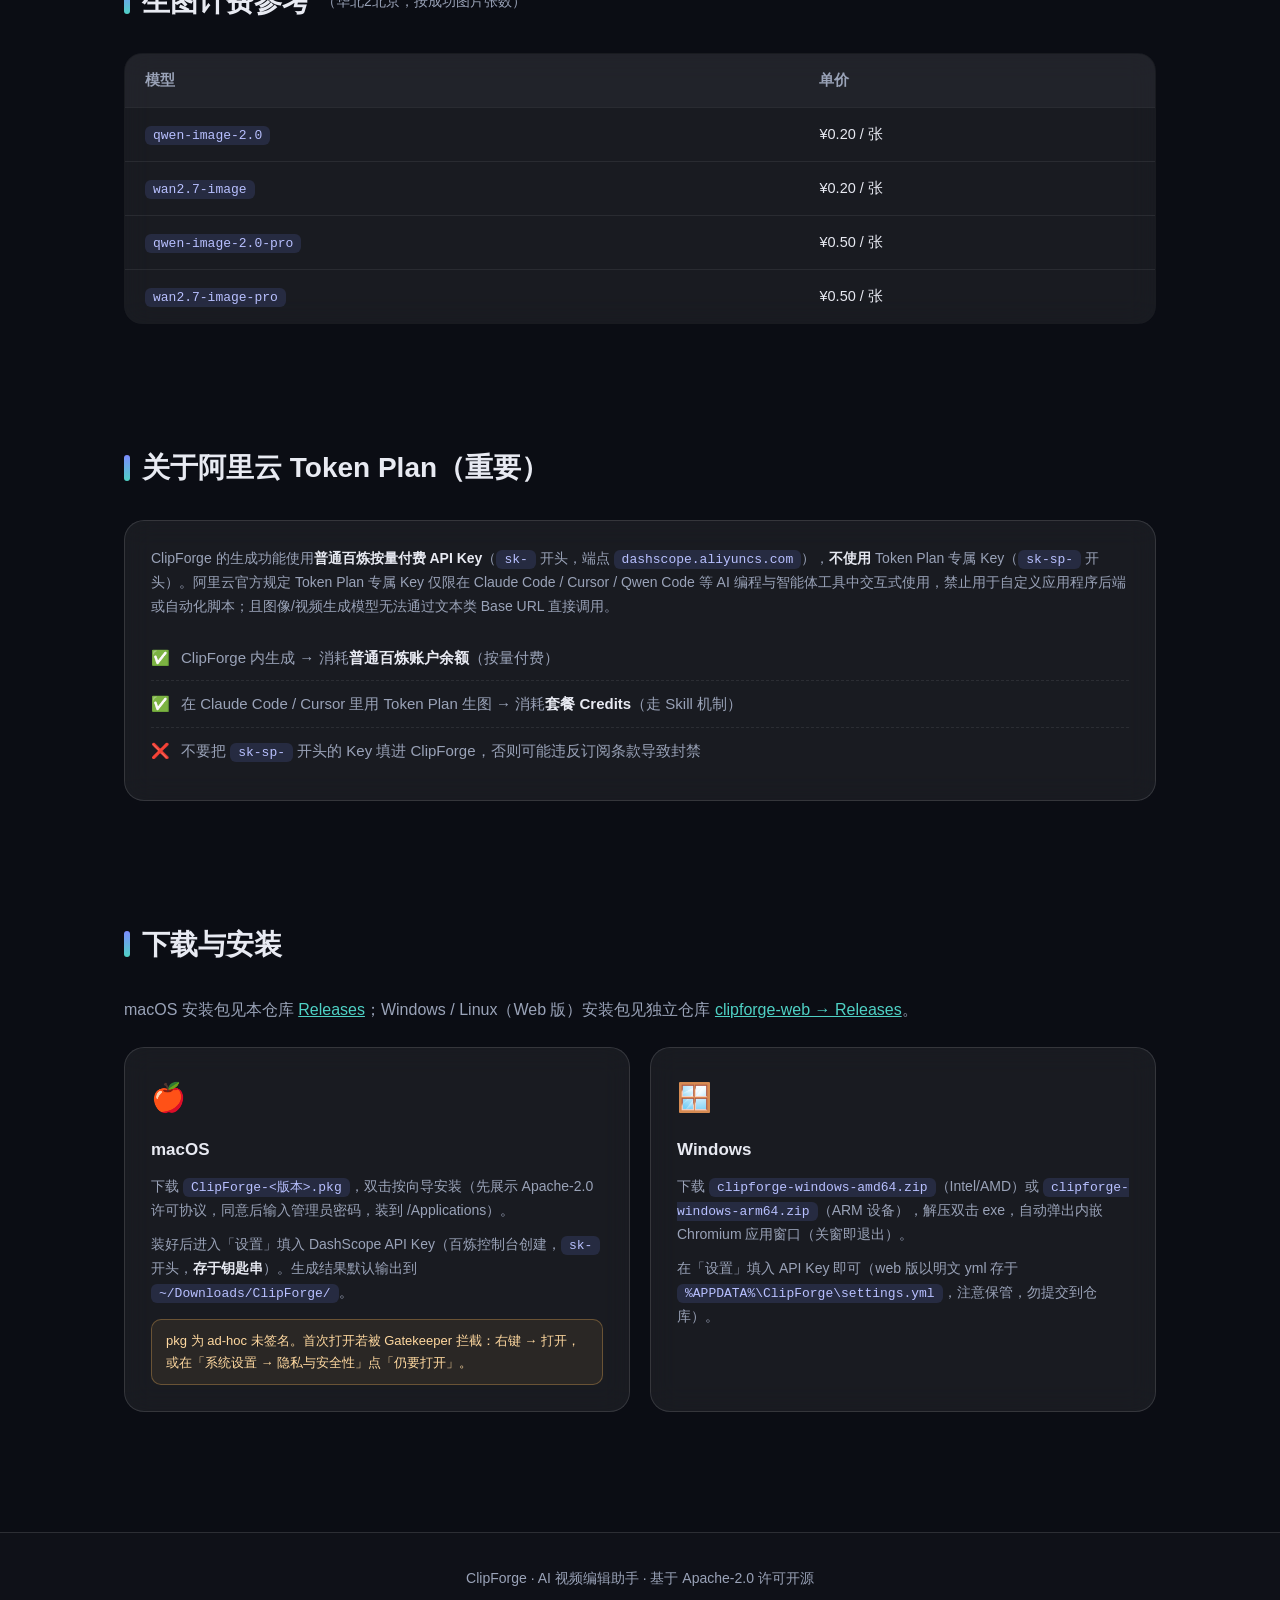
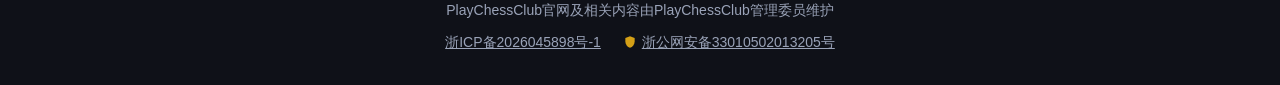
==== commit 622889ed: "refactor: 从主仓库移除 web/(迁至独立仓库 clipforge-web),README/官网改指向新 repo" ====
--- a/index.html
+++ b/index.html
@@ -331,6 +331,7 @@
       </tbody>
     </table>
     <p class="table-note">macOS 使用原生 SwiftUI 版，Web 版不再把 macOS 作为支持平台；darwin 上仅保留 <code>--cli / --web</code> 的本地开发调试用途。</p>
+    <p class="table-note">Windows / Linux 的 Web 版源码、CI 与发布已迁至独立仓库 <a href="https://github.com/PlayChessClub/clipforge-web" target="_blank" rel="noopener" style="color:var(--accent2)">github.com/PlayChessClub/clipforge-web</a>。</p>
     <p class="table-note">macOS 版采用 Liquid Glass 视觉语言：macOS 26 上呈现真·液态玻璃材质（glassEffect），低版本自动退化为毛玻璃。</p>
   </section>
 
@@ -377,7 +378,7 @@
 
   <section id="download">
     <h2>下载与安装</h2>
-    <p style="color:var(--muted);margin-bottom:24px">所有版本安装包在 GitHub <a href="https://github.com/PlayChessClub/videogenerator/releases" target="_blank" rel="noopener" style="color:var(--accent2)">Releases</a> 页发布。</p>
+    <p style="color:var(--muted);margin-bottom:24px">macOS 安装包见本仓库 <a href="https://github.com/PlayChessClub/videogenerator/releases" target="_blank" rel="noopener" style="color:var(--accent2)">Releases</a>；Windows / Linux（Web 版）安装包见独立仓库 <a href="https://github.com/PlayChessClub/clipforge-web/releases" target="_blank" rel="noopener" style="color:var(--accent2)">clipforge-web → Releases</a>。</p>
     <div class="download-box">
       <div class="card">
         <span class="icon">🍎</span>
